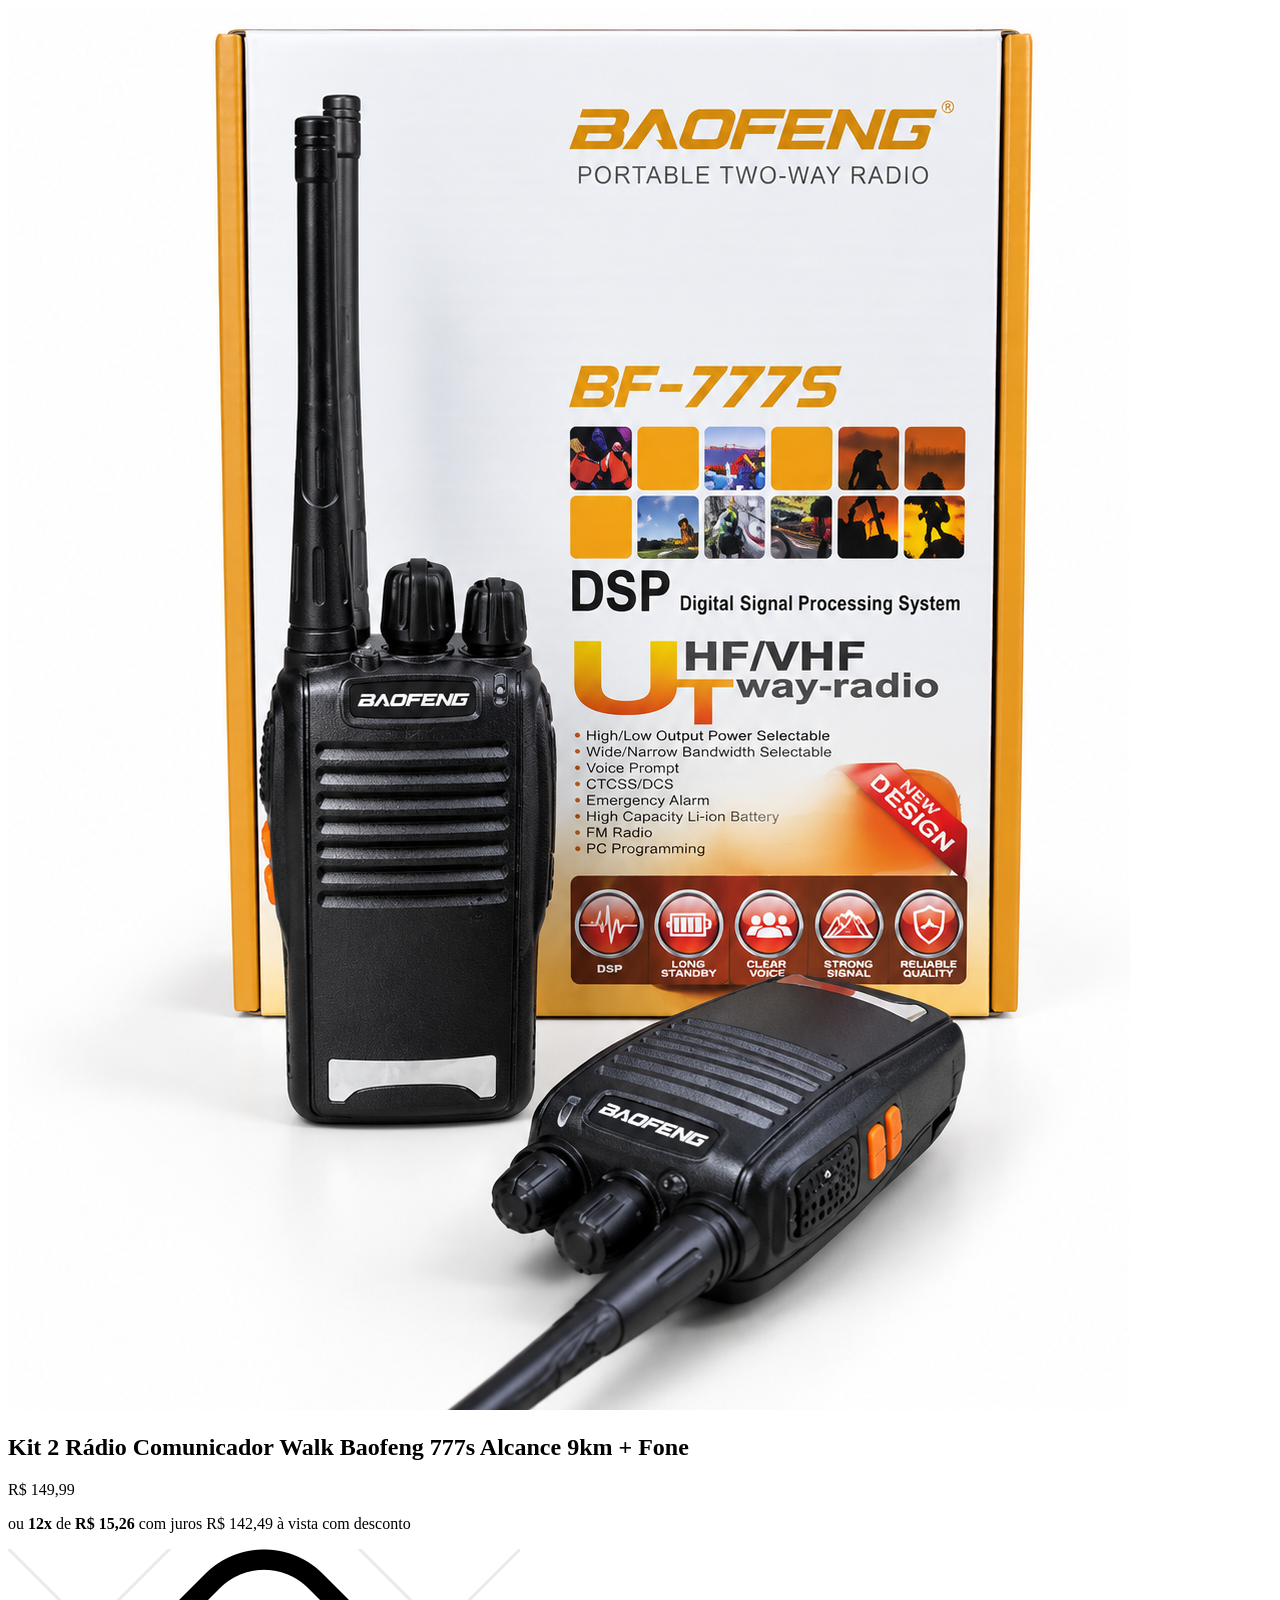
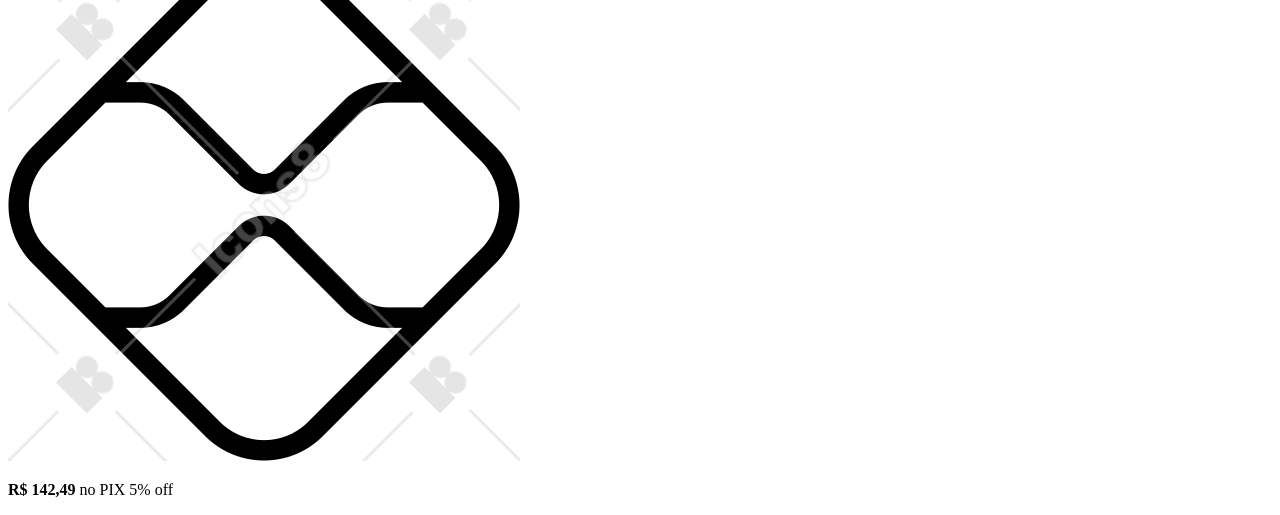
==== 01-card-produto/index.html @ fc14a30c "Criando estrutura HTML do card de produto" ====
<!DOCTYPE html>
<html lang="pt-BR">

<head>
  <meta charset="UTF-8">
  <meta name="viewport" content="width=device-width, initial-scale=1.0">
  <link rel="stylesheet" href="style.css">

  <title>Abacaxi Importados</title>
</head>

<body>
  <main>
    <article>
      <img src="./img/baofeng.png" alt="Kit de rádios comunicadores Baofeng BF-777S pretos e com a sua caixa de fundo">

      <section>
        <h2>Kit 2 Rádio Comunicador Walk Baofeng 777s Alcance 9km + Fone</h2>
        <span class="preco">R$ 149,99</span>

        <p>ou <strong>12x</strong> de <strong>R$ 15,26</strong> com juros R$ 142,49 à vista com desconto</p>

        <img src="./img/pix.png" alt="Ícone PIX">
        <p><strong>R$ 142,49</strong> no PIX <span class="desconto">5% off</span></p>
      </section>
    </article>
  </main>
</body>

</html>
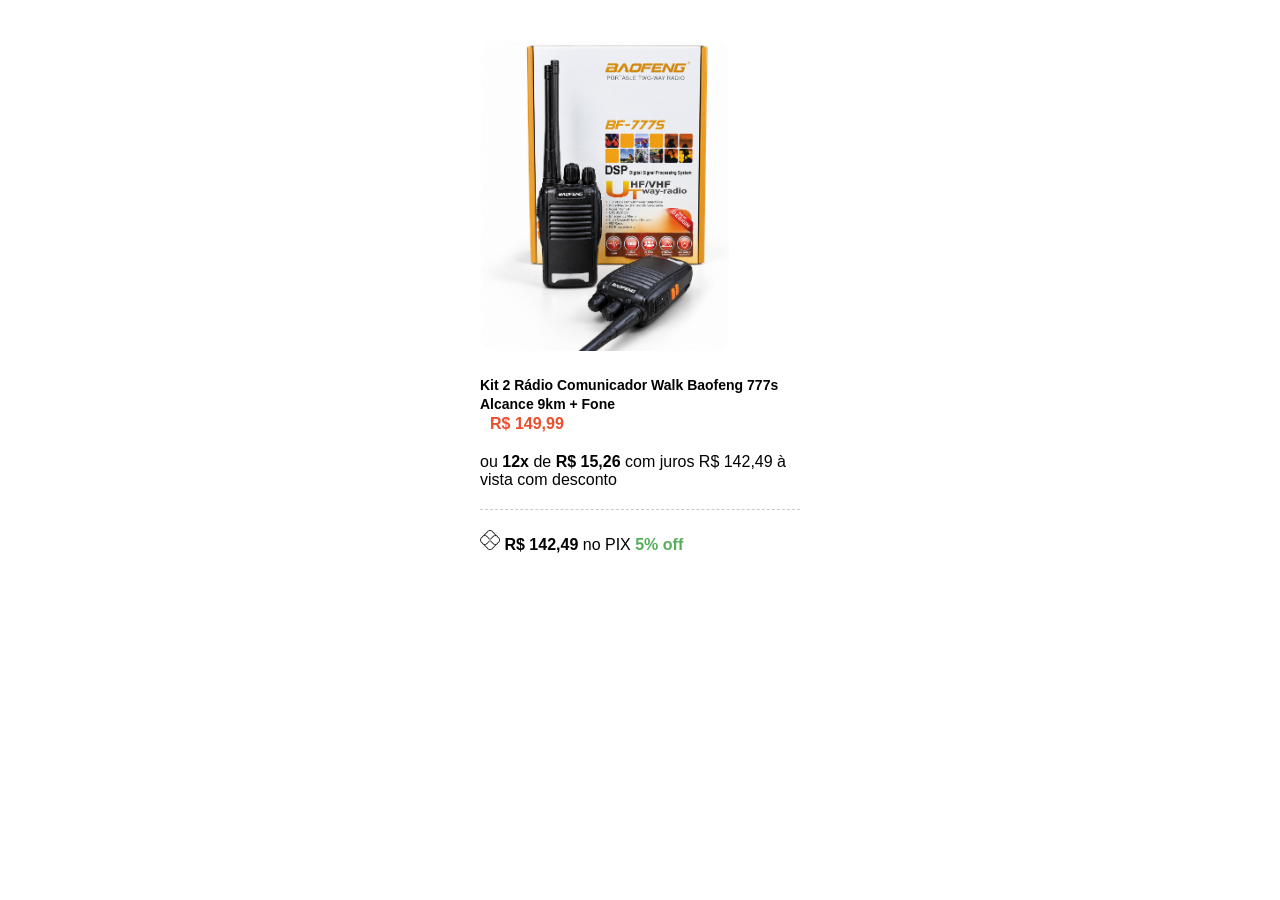
==== commit 318dc26b: "Adicionando e finalizando estilizacao do card de produto" ====
--- a/01-card-produto/index.html
+++ b/01-card-produto/index.html
@@ -15,13 +15,15 @@
       <img src="./img/baofeng.png" alt="Kit de rádios comunicadores Baofeng BF-777S pretos e com a sua caixa de fundo">
 
       <section>
-        <h2>Kit 2 Rádio Comunicador Walk Baofeng 777s Alcance 9km + Fone</h2>
-        <span class="preco">R$ 149,99</span>
+        <h2>Kit 2 Rádio Comunicador Walk Baofeng 777s Alcance 9km + Fone   
+        </h2>
+        <span class="preco">R$ 149,99</span> <br>    
 
         <p>ou <strong>12x</strong> de <strong>R$ 15,26</strong> com juros R$ 142,49 à vista com desconto</p>
+        
+        <hr>
 
-        <img src="./img/pix.png" alt="Ícone PIX">
-        <p><strong>R$ 142,49</strong> no PIX <span class="desconto">5% off</span></p>
+        <p class="avista"><img src="./img/pix.png" alt="Ícone PIX"> <strong>R$ 142,49</strong> no PIX <span class="desconto">5% off</span></p>
       </section>
     </article>
   </main>
--- a/01-card-produto/style.css
+++ b/01-card-produto/style.css
@@ -0,0 +1,56 @@
+*{
+  margin: 0;
+  padding: 0;
+  box-sizing: border-box;
+}
+
+main{
+  font-family: Arial, Helvetica, sans-serif;
+}
+
+article{
+  display: block;
+  margin: 0 auto;
+  max-width: 320px;
+  max-height: 550px;
+}
+
+article > img{
+  width: 250px;
+  border-radius: 16px;
+  border: 1px solid transparent;
+  margin: 40px auto 20px;
+}
+
+h2{
+  font-size: 0.875rem;
+  font-weight: bold;
+  line-height: 1.4;
+}
+
+.preco{
+  margin-left: 10px;
+  font-weight: bold;
+  color: #EE4D2D;
+}
+
+p{
+  margin-top: 20px;
+  font-weight: 400;
+}
+
+hr{
+  border: none;
+  border-top: 1px dashed #C9C9C9;
+  margin: 20px 0 10px;
+}
+
+section img{
+  width: 20px;
+  height: 20px;
+}
+
+.desconto{
+  color: #55AF59;
+  font-weight: bold;
+}
